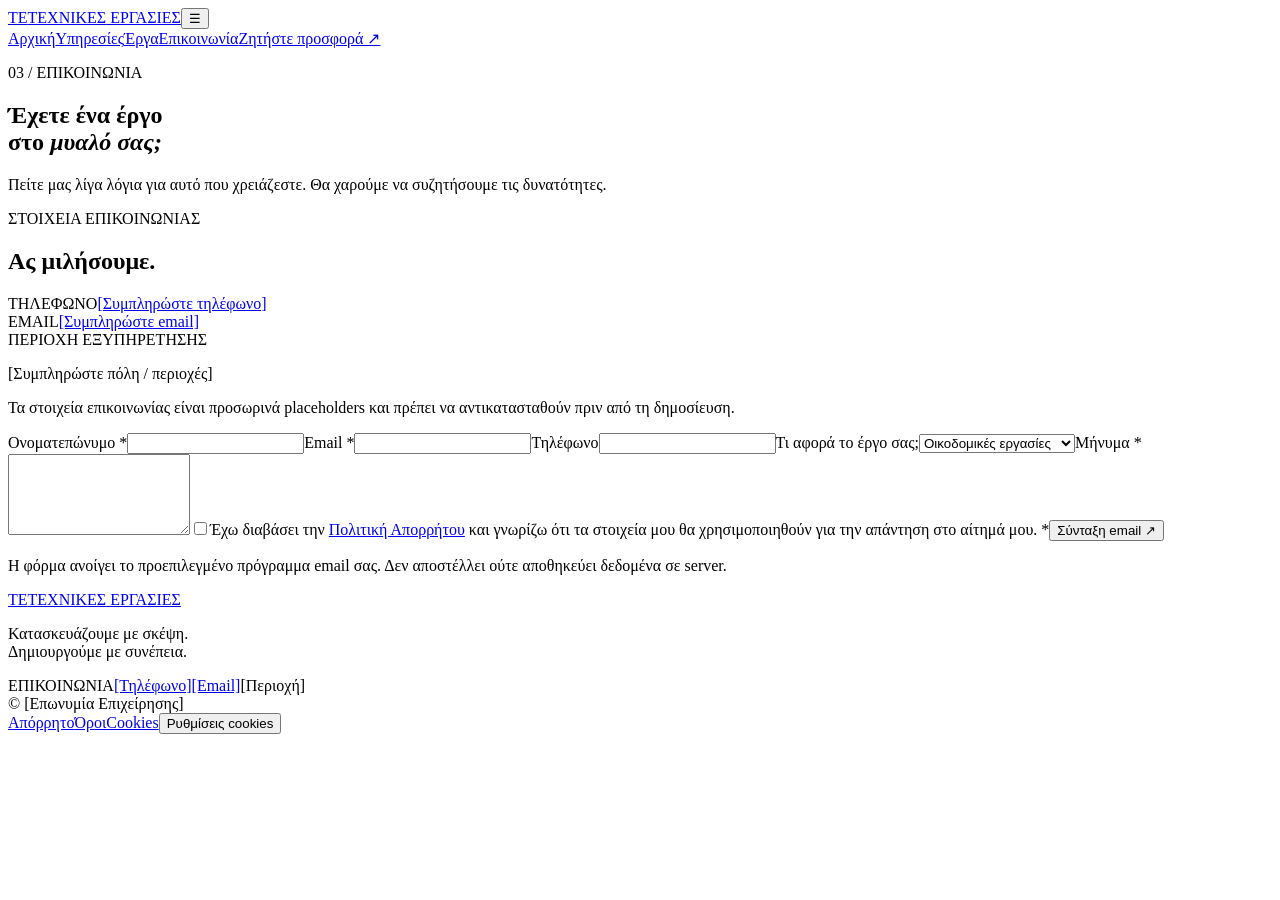
==== contact.html @ 3d2afb56 "Add contact.html" ====
<!doctype html><html lang="el"><head><meta charset="utf-8"><meta name="viewport" content="width=device-width, initial-scale=1"><meta name="description" content="Επικοινωνήστε μαζί μας για οικοδομικές εργασίες, ανακαινίσεις και τεχνικές υπηρεσίες."><title>Επικοινωνία & Προσφορά | Τεχνικές Εργασίες</title><link rel="stylesheet" href="assets/css/style.css"></head><body><header class="site-header"><a class="brand" href="index.html"><span class="brand-mark">ΤΕ</span><span>ΤΕΧΝΙΚΕΣ<span class="brand-light"> ΕΡΓΑΣΙΕΣ</span></span></a><button class="menu-toggle" aria-label="Άνοιγμα μενού" aria-expanded="false">☰</button><nav class="main-nav"><a href="index.html">Αρχική</a><a href="services.html">Υπηρεσίες</a><a href="projects.html">Έργα</a><a class="active" href="contact.html">Επικοινωνία</a><a class="nav-cta" href="contact.html">Ζητήστε προσφορά ↗</a></nav></header><main><section class="page-hero"><p class="eyebrow">03 / ΕΠΙΚΟΙΝΩΝΙΑ</p><h1>Έχετε ένα έργο<br>στο <em>μυαλό σας;</em></h1><p>Πείτε μας λίγα λόγια για αυτό που χρειάζεστε. Θα χαρούμε να συζητήσουμε τις δυνατότητες.</p></section><section class="contact-layout"><div class="contact-details"><p class="section-kicker">ΣΤΟΙΧΕΙΑ ΕΠΙΚΟΙΝΩΝΙΑΣ</p><h2>Ας μιλήσουμε.</h2><div class="contact-item"><span>ΤΗΛΕΦΩΝΟ</span><a href="tel:+30XXXXXXXXXX">[Συμπληρώστε τηλέφωνο]</a></div><div class="contact-item"><span>EMAIL</span><a href="mailto:info@example.gr">[Συμπληρώστε email]</a></div><div class="contact-item"><span>ΠΕΡΙΟΧΗ ΕΞΥΠΗΡΕΤΗΣΗΣ</span><p>[Συμπληρώστε πόλη / περιοχές]</p></div><p class="small-note">Τα στοιχεία επικοινωνίας είναι προσωρινά placeholders και πρέπει να αντικατασταθούν πριν από τη δημοσίευση.</p></div><form class="contact-form" id="contact-form"><label for="name">Ονοματεπώνυμο *</label><input id="name" name="name" autocomplete="name" required maxlength="100"><label for="email">Email *</label><input id="email" name="email" type="email" autocomplete="email" required maxlength="160"><label for="phone">Τηλέφωνο</label><input id="phone" name="phone" type="tel" autocomplete="tel" maxlength="30"><label for="subject">Τι αφορά το έργο σας;</label><select id="subject" name="subject"><option>Οικοδομικές εργασίες</option><option>Ανακαίνιση</option><option>Επισκευή / συντήρηση</option><option>Άλλο</option></select><label for="message">Μήνυμα *</label><textarea id="message" name="message" rows="5" required maxlength="3000"></textarea><label class="consent-check"><input type="checkbox" name="privacy" required><span>Έχω διαβάσει την <a href="privacy.html">Πολιτική Απορρήτου</a> και γνωρίζω ότι τα στοιχεία μου θα χρησιμοποιηθούν για την απάντηση στο αίτημά μου. *</span></label><button class="button button-primary" type="submit">Σύνταξη email <span>↗</span></button><p class="form-note">Η φόρμα ανοίγει το προεπιλεγμένο πρόγραμμα email σας. Δεν αποστέλλει ούτε αποθηκεύει δεδομένα σε server.</p><p class="form-status" id="form-status" role="status"></p></form></section></main><footer class="site-footer"><div class="footer-main"><a class="brand brand-footer" href="index.html"><span class="brand-mark">ΤΕ</span><span>ΤΕΧΝΙΚΕΣ<span class="brand-light"> ΕΡΓΑΣΙΕΣ</span></span></a><p>Κατασκευάζουμε με σκέψη.<br>Δημιουργούμε με συνέπεια.</p><div class="footer-contact"><span>ΕΠΙΚΟΙΝΩΝΙΑ</span><a href="tel:+30XXXXXXXXXX">[Τηλέφωνο]</a><a href="mailto:info@example.gr">[Email]</a><span>[Περιοχή]</span></div></div><div class="footer-bottom"><span>© <span data-year></span> [Επωνυμία Επιχείρησης]</span><div><a href="privacy.html">Απόρρητο</a><a href="terms.html">Όροι</a><a href="cookies.html">Cookies</a><button class="cookie-settings">Ρυθμίσεις cookies</button></div></div></footer><div class="cookie-banner" id="cookie-banner" hidden><div><strong>Η ιδιωτικότητά σας έχει σημασία.</strong><p>Τα προαιρετικά cookies ενεργοποιούνται μόνο με τη συγκατάθεσή σας.</p><a href="cookies.html">Μάθετε περισσότερα</a></div><div class="cookie-actions"><button class="button button-outline" id="cookie-reject">Απόρριψη προαιρετικών</button><button class="button button-primary" id="cookie-accept">Αποδοχή όλων</button></div></div><script src="assets/js/main.js" defer></script></body></html>
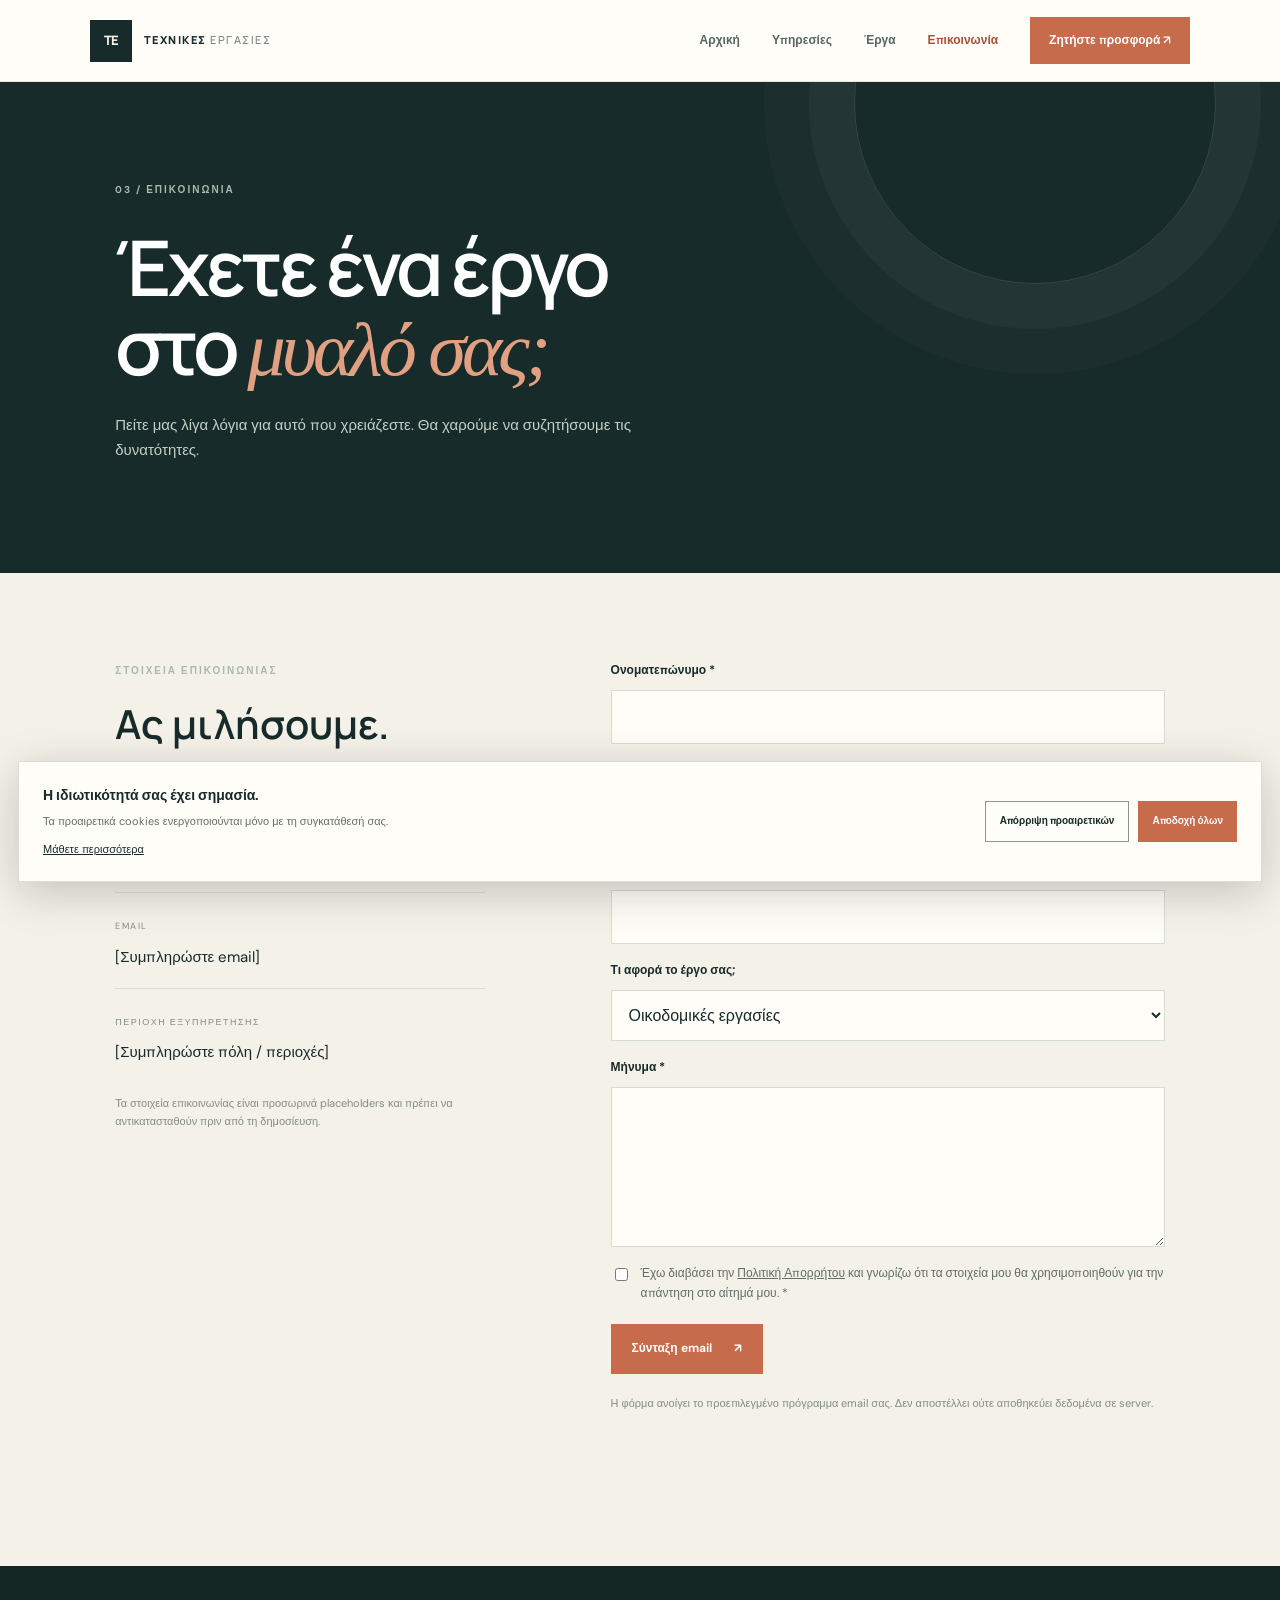
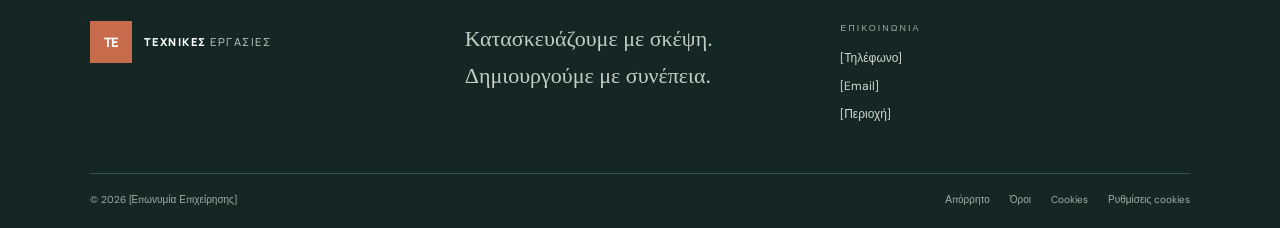
==== commit 12a1edde: "Improve active navigation accessibility on redesigned pages" ====
--- a/contact.html
+++ b/contact.html
@@ -1 +1 @@
-<!doctype html><html lang="el"><head><meta charset="utf-8"><meta name="viewport" content="width=device-width, initial-scale=1"><meta name="description" content="Επικοινωνήστε μαζί μας για οικοδομικές εργασίες, ανακαινίσεις και τεχνικές υπηρεσίες."><title>Επικοινωνία & Προσφορά | Τεχνικές Εργασίες</title><link rel="stylesheet" href="assets/css/style.css"></head><body><header class="site-header"><a class="brand" href="index.html"><span class="brand-mark">ΤΕ</span><span>ΤΕΧΝΙΚΕΣ<span class="brand-light"> ΕΡΓΑΣΙΕΣ</span></span></a><button class="menu-toggle" aria-label="Άνοιγμα μενού" aria-expanded="false">☰</button><nav class="main-nav"><a href="index.html">Αρχική</a><a href="services.html">Υπηρεσίες</a><a href="projects.html">Έργα</a><a class="active" href="contact.html">Επικοινωνία</a><a class="nav-cta" href="contact.html">Ζητήστε προσφορά ↗</a></nav></header><main><section class="page-hero"><p class="eyebrow">03 / ΕΠΙΚΟΙΝΩΝΙΑ</p><h1>Έχετε ένα έργο<br>στο <em>μυαλό σας;</em></h1><p>Πείτε μας λίγα λόγια για αυτό που χρειάζεστε. Θα χαρούμε να συζητήσουμε τις δυνατότητες.</p></section><section class="contact-layout"><div class="contact-details"><p class="section-kicker">ΣΤΟΙΧΕΙΑ ΕΠΙΚΟΙΝΩΝΙΑΣ</p><h2>Ας μιλήσουμε.</h2><div class="contact-item"><span>ΤΗΛΕΦΩΝΟ</span><a href="tel:+30XXXXXXXXXX">[Συμπληρώστε τηλέφωνο]</a></div><div class="contact-item"><span>EMAIL</span><a href="mailto:info@example.gr">[Συμπληρώστε email]</a></div><div class="contact-item"><span>ΠΕΡΙΟΧΗ ΕΞΥΠΗΡΕΤΗΣΗΣ</span><p>[Συμπληρώστε πόλη / περιοχές]</p></div><p class="small-note">Τα στοιχεία επικοινωνίας είναι προσωρινά placeholders και πρέπει να αντικατασταθούν πριν από τη δημοσίευση.</p></div><form class="contact-form" id="contact-form"><label for="name">Ονοματεπώνυμο *</label><input id="name" name="name" autocomplete="name" required maxlength="100"><label for="email">Email *</label><input id="email" name="email" type="email" autocomplete="email" required maxlength="160"><label for="phone">Τηλέφωνο</label><input id="phone" name="phone" type="tel" autocomplete="tel" maxlength="30"><label for="subject">Τι αφορά το έργο σας;</label><select id="subject" name="subject"><option>Οικοδομικές εργασίες</option><option>Ανακαίνιση</option><option>Επισκευή / συντήρηση</option><option>Άλλο</option></select><label for="message">Μήνυμα *</label><textarea id="message" name="message" rows="5" required maxlength="3000"></textarea><label class="consent-check"><input type="checkbox" name="privacy" required><span>Έχω διαβάσει την <a href="privacy.html">Πολιτική Απορρήτου</a> και γνωρίζω ότι τα στοιχεία μου θα χρησιμοποιηθούν για την απάντηση στο αίτημά μου. *</span></label><button class="button button-primary" type="submit">Σύνταξη email <span>↗</span></button><p class="form-note">Η φόρμα ανοίγει το προεπιλεγμένο πρόγραμμα email σας. Δεν αποστέλλει ούτε αποθηκεύει δεδομένα σε server.</p><p class="form-status" id="form-status" role="status"></p></form></section></main><footer class="site-footer"><div class="footer-main"><a class="brand brand-footer" href="index.html"><span class="brand-mark">ΤΕ</span><span>ΤΕΧΝΙΚΕΣ<span class="brand-light"> ΕΡΓΑΣΙΕΣ</span></span></a><p>Κατασκευάζουμε με σκέψη.<br>Δημιουργούμε με συνέπεια.</p><div class="footer-contact"><span>ΕΠΙΚΟΙΝΩΝΙΑ</span><a href="tel:+30XXXXXXXXXX">[Τηλέφωνο]</a><a href="mailto:info@example.gr">[Email]</a><span>[Περιοχή]</span></div></div><div class="footer-bottom"><span>© <span data-year></span> [Επωνυμία Επιχείρησης]</span><div><a href="privacy.html">Απόρρητο</a><a href="terms.html">Όροι</a><a href="cookies.html">Cookies</a><button class="cookie-settings">Ρυθμίσεις cookies</button></div></div></footer><div class="cookie-banner" id="cookie-banner" hidden><div><strong>Η ιδιωτικότητά σας έχει σημασία.</strong><p>Τα προαιρετικά cookies ενεργοποιούνται μόνο με τη συγκατάθεσή σας.</p><a href="cookies.html">Μάθετε περισσότερα</a></div><div class="cookie-actions"><button class="button button-outline" id="cookie-reject">Απόρριψη προαιρετικών</button><button class="button button-primary" id="cookie-accept">Αποδοχή όλων</button></div></div><script src="assets/js/main.js" defer></script></body></html>+<!doctype html><html lang="el"><head><meta charset="utf-8"><meta name="viewport" content="width=device-width, initial-scale=1"><meta name="description" content="Επικοινωνήστε μαζί μας για οικοδομικές εργασίες, ανακαινίσεις και τεχνικές υπηρεσίες."><title>Επικοινωνία & Προσφορά | Τεχνικές Εργασίες</title><link rel="stylesheet" href="assets/css/style.css"></head><body><header class="site-header"><a class="brand" href="index.html"><span class="brand-mark">ΤΕ</span><span>ΤΕΧΝΙΚΕΣ<span class="brand-light"> ΕΡΓΑΣΙΕΣ</span></span></a><button class="menu-toggle" aria-label="Άνοιγμα μενού" aria-expanded="false">☰</button><nav class="main-nav"><a href="index.html">Αρχική</a><a href="services.html">Υπηρεσίες</a><a href="projects.html">Έργα</a><a class="active" aria-current="page" href="contact.html">Επικοινωνία</a><a class="nav-cta" href="contact.html">Ζητήστε προσφορά ↗</a></nav></header><main><section class="page-hero"><p class="eyebrow">03 / ΕΠΙΚΟΙΝΩΝΙΑ</p><h1>Έχετε ένα έργο<br>στο <em>μυαλό σας;</em></h1><p>Πείτε μας λίγα λόγια για αυτό που χρειάζεστε. Θα χαρούμε να συζητήσουμε τις δυνατότητες.</p></section><section class="contact-layout"><div class="contact-details"><p class="section-kicker">ΣΤΟΙΧΕΙΑ ΕΠΙΚΟΙΝΩΝΙΑΣ</p><h2>Ας μιλήσουμε.</h2><div class="contact-item"><span>ΤΗΛΕΦΩΝΟ</span><a href="tel:+30XXXXXXXXXX">[Συμπληρώστε τηλέφωνο]</a></div><div class="contact-item"><span>EMAIL</span><a href="mailto:info@example.gr">[Συμπληρώστε email]</a></div><div class="contact-item"><span>ΠΕΡΙΟΧΗ ΕΞΥΠΗΡΕΤΗΣΗΣ</span><p>[Συμπληρώστε πόλη / περιοχές]</p></div><p class="small-note">Τα στοιχεία επικοινωνίας είναι προσωρινά placeholders και πρέπει να αντικατασταθούν πριν από τη δημοσίευση.</p></div><form class="contact-form" id="contact-form"><label for="name">Ονοματεπώνυμο *</label><input id="name" name="name" autocomplete="name" required maxlength="100"><label for="email">Email *</label><input id="email" name="email" type="email" autocomplete="email" required maxlength="160"><label for="phone">Τηλέφωνο</label><input id="phone" name="phone" type="tel" autocomplete="tel" maxlength="30"><label for="subject">Τι αφορά το έργο σας;</label><select id="subject" name="subject"><option>Οικοδομικές εργασίες</option><option>Ανακαίνιση</option><option>Επισκευή / συντήρηση</option><option>Άλλο</option></select><label for="message">Μήνυμα *</label><textarea id="message" name="message" rows="5" required maxlength="3000"></textarea><label class="consent-check"><input type="checkbox" name="privacy" required><span>Έχω διαβάσει την <a href="privacy.html">Πολιτική Απορρήτου</a> και γνωρίζω ότι τα στοιχεία μου θα χρησιμοποιηθούν για την απάντηση στο αίτημά μου. *</span></label><button class="button button-primary" type="submit">Σύνταξη email <span>↗</span></button><p class="form-note">Η φόρμα ανοίγει το προεπιλεγμένο πρόγραμμα email σας. Δεν αποστέλλει ούτε αποθηκεύει δεδομένα σε server.</p><p class="form-status" id="form-status" role="status"></p></form></section></main><footer class="site-footer"><div class="footer-main"><a class="brand brand-footer" href="index.html"><span class="brand-mark">ΤΕ</span><span>ΤΕΧΝΙΚΕΣ<span class="brand-light"> ΕΡΓΑΣΙΕΣ</span></span></a><p>Κατασκευάζουμε με σκέψη.<br>Δημιουργούμε με συνέπεια.</p><div class="footer-contact"><span>ΕΠΙΚΟΙΝΩΝΙΑ</span><a href="tel:+30XXXXXXXXXX">[Τηλέφωνο]</a><a href="mailto:info@example.gr">[Email]</a><span>[Περιοχή]</span></div></div><div class="footer-bottom"><span>© <span data-year></span> [Επωνυμία Επιχείρησης]</span><div><a href="privacy.html">Απόρρητο</a><a href="terms.html">Όροι</a><a href="cookies.html">Cookies</a><button class="cookie-settings">Ρυθμίσεις cookies</button></div></div></footer><div class="cookie-banner" id="cookie-banner" hidden><div><strong>Η ιδιωτικότητά σας έχει σημασία.</strong><p>Τα προαιρετικά cookies ενεργοποιούνται μόνο με τη συγκατάθεσή σας.</p><a href="cookies.html">Μάθετε περισσότερα</a></div><div class="cookie-actions"><button class="button button-outline" id="cookie-reject">Απόρριψη προαιρετικών</button><button class="button button-primary" id="cookie-accept">Αποδοχή όλων</button></div></div><script src="assets/js/main.js" defer></script></body></html>
--- a/assets/css/style.css
+++ b/assets/css/style.css
@@ -0,0 +1,21 @@
+@import url('https://fonts.googleapis.com/css2?family=DM+Sans:wght@400;500;600;700&family=Manrope:wght@400;500;600;700;800&display=swap');
+:root{--ink:#172b2a;--ink-2:#203a38;--paper:#f4f1e9;--white:#fffdf8;--muted:#687774;--line:#d9ded6;--accent:#c66b4b;--accent-dark:#a95135;--sage:#a8b7a8;--serif:Georgia,"Times New Roman",serif;--sans:"DM Sans",Arial,sans-serif;--display:"Manrope",Arial,sans-serif}
+*{box-sizing:border-box}html{scroll-behavior:smooth;scroll-padding-top:90px}body{margin:0;background:var(--paper);color:var(--ink);font-family:var(--sans);line-height:1.65;-webkit-font-smoothing:antialiased}a{color:inherit;text-decoration:none}button,input,textarea,select{font:inherit}img{max-width:100%;display:block}::selection{background:var(--accent);color:white}
+.site-header{height:82px;padding:0 7%;display:flex;align-items:center;justify-content:space-between;background:var(--white);color:var(--ink);position:sticky;top:0;z-index:30;border-bottom:1px solid #e8e7df}
+.brand{display:flex;align-items:center;gap:12px;font-family:var(--display);font-size:11px;letter-spacing:1.5px;font-weight:800}.brand-mark{width:42px;height:42px;display:grid;place-items:center;background:var(--ink);color:var(--paper);font-size:13px;letter-spacing:-1px}.brand-light{font-weight:500;color:#788581}
+.main-nav{display:flex;align-items:center;gap:32px;font-size:12px;font-weight:600;color:#566662}.main-nav a{transition:color .2s}.main-nav a:hover,.main-nav a.active{color:var(--accent-dark)}.main-nav .nav-cta{padding:13px 18px;background:var(--accent);color:white;border:1px solid var(--accent)}.main-nav .nav-cta:hover{background:var(--accent-dark);color:white}.menu-toggle{display:none;background:none;border:0;color:var(--ink);font-size:24px}
+.hero{min-height:670px;padding:100px 7% 85px;display:grid;grid-template-columns:1fr .95fr;align-items:center;gap:5%;background:var(--ink);color:var(--white);position:relative;overflow:hidden}.hero:before{content:"";position:absolute;inset:0;background:linear-gradient(90deg,rgba(17,39,37,.98) 0%,rgba(17,39,37,.93) 43%,rgba(17,39,37,.22) 100%);z-index:1}.hero-content{position:relative;z-index:2;max-width:650px}.eyebrow,.section-kicker{font-size:10px;letter-spacing:2px;font-weight:700;color:#a9b9ad;text-transform:uppercase}.eyebrow span{display:inline-block;width:25px;height:2px;background:var(--accent);vertical-align:middle;margin-right:9px}.hero h1,.page-hero h1,.legal-page h1{font-family:var(--display);font-size:clamp(46px,6vw,82px);line-height:1.04;letter-spacing:-4px;margin:28px 0 23px;font-weight:600}.hero h1 em,.page-hero h1 em,.legal-page h1 em,.intro-grid h2 em,.section-head h2 em,.cta-band h2 em{font-family:var(--serif);font-weight:400;color:#e2a083}.hero-copy{max-width:490px;color:#d1d8d1;font-size:15px;line-height:1.9}.hero-actions{display:flex;align-items:center;gap:25px;margin-top:34px;flex-wrap:wrap}.button{display:inline-flex;align-items:center;justify-content:center;gap:22px;padding:15px 21px;border:0;font-size:12px;font-weight:700;cursor:pointer;transition:transform .2s,background .2s,color .2s}.button:hover{transform:translateY(-2px)}.button-primary{background:var(--accent);color:white}.button-primary:hover{background:var(--accent-dark)}.button-outline{border:1px solid #899791;background:transparent;color:var(--ink)}.button-light{background:var(--white);color:var(--ink)}.text-link{font-size:12px;color:#f1eee6;border-bottom:1px solid #71827a;padding:9px 0}.text-link span,.under-link span{color:#e2a083;margin-left:8px}.hero-note{display:flex;gap:14px;align-items:center;margin-top:65px;font-size:10px;color:#c2ccc3;line-height:1.6}.note-line{height:1px;width:42px;background:var(--accent)}.hero-art{position:relative;min-height:470px;margin:0;z-index:0;background-image:linear-gradient(0deg,rgba(12,30,28,.2),rgba(12,30,28,.08)),url("https://images.unsplash.com/photo-1600585154340-be6161a56a0c?auto=format&fit=crop&w=1400&q=85");background-size:cover;background-position:center;border:1px solid rgba(255,255,255,.2);box-shadow:22px 22px 0 rgba(198,107,75,.22)}.art-grid,.art-frame,.art-block,.art-sun{display:none}.art-caption{position:absolute;right:0;bottom:0;padding:13px 17px;background:var(--accent);color:white;font-size:9px;letter-spacing:2px;line-height:1.8}.art-caption b{font-weight:500}.hero-index{position:absolute;right:7%;bottom:25px;color:#e2a083;font-size:11px;z-index:2}.hero-index span{color:#80918a}
+.trust-strip{padding:24px 7%;display:grid;grid-template-columns:repeat(4,1fr);background:#e8e7de;border-bottom:1px solid var(--line)}.trust-strip div{display:flex;align-items:center;gap:15px;border-right:1px solid #d0d4cb;padding-left:25px}.trust-strip div:first-child{padding-left:0}.trust-strip div:last-child{border:0}.trust-strip strong{font-family:var(--serif);font-size:25px;color:var(--accent);font-weight:400}.trust-strip span{font-size:11px;color:#53625d;font-weight:600}
+.section{padding:115px 9%}.intro-grid{display:grid;grid-template-columns:1fr 1fr;gap:10%;margin-top:34px}.intro-grid h2,.section-head h2,.cta-band h2{font-family:var(--display);font-size:clamp(38px,4vw,58px);letter-spacing:-2.5px;line-height:1.1;font-weight:600;margin:0}.intro-grid h2 em,.section-head h2 em{color:var(--accent-dark)}.intro-grid p{font-size:14px;color:#65736e;max-width:480px}.intro-grid .lead{font-size:20px;color:var(--ink);font-weight:700}.under-link{display:inline-block;border-bottom:1px solid #b9c1b8;padding:12px 0;font-size:12px;font-weight:700;margin-top:13px}.under-link span{color:var(--accent)}
+.services-preview{background:#e8e7de;padding:100px 9%}.section-head{display:flex;justify-content:space-between;align-items:end;margin-bottom:45px;gap:25px}.section-head .section-kicker{margin-bottom:18px;color:#788781}.service-cards{display:grid;grid-template-columns:repeat(3,1fr);gap:16px}.service-card{background:var(--white);min-height:280px;padding:28px;position:relative;border:1px solid #e2e2d9;transition:transform .25s,box-shadow .25s}.service-card:hover{transform:translateY(-5px);box-shadow:0 18px 35px #172b2a12}.card-no{font-size:10px;color:var(--accent);font-weight:700}.card-icon{display:block;font-size:34px;color:var(--accent);margin:30px 0 18px}.service-card h3{font-family:var(--display);font-size:18px;margin:0 0 8px}.service-card p{font-size:12px;color:#71807a;max-width:240px}.card-arrow{position:absolute;right:26px;bottom:25px;color:var(--accent)}
+.cta-band{background:var(--accent);color:white;padding:78px 9%;display:flex;justify-content:space-between;align-items:center;gap:30px}.cta-band .eyebrow{margin-bottom:18px;color:#f8e5dc}.cta-band h2{font-size:clamp(38px,4.5vw,62px)}.cta-band h2 em{color:#f7ded1}.cta-band .button-light:hover{background:var(--ink);color:white}
+.site-footer{background:#142725;color:white;padding:55px 7% 20px}.footer-main{display:grid;grid-template-columns:1fr 1fr 1fr;gap:25px;padding-bottom:48px}.brand-footer{align-self:start;color:white}.brand-footer .brand-mark{background:var(--accent);color:white}.brand-footer .brand-light{color:#aab8b0}.footer-main>p{font-family:var(--serif);font-size:22px;color:#c1ccc3;margin:0}.footer-contact{display:flex;flex-direction:column;gap:8px;font-size:12px;color:#d0d8d0}.footer-contact span:first-child{font-size:9px;letter-spacing:2px;color:#9aaca1;margin-bottom:5px}.footer-bottom{border-top:1px solid #38504a;padding-top:18px;display:flex;justify-content:space-between;gap:20px;font-size:10px;color:#a0b0a6}.footer-bottom div{display:flex;gap:20px;flex-wrap:wrap}.footer-bottom a:hover,.footer-bottom button:hover{color:#e2a083}.cookie-settings{background:none;border:0;color:inherit;padding:0;font-size:inherit;cursor:pointer}
+.page-hero{background:var(--ink);color:white;padding:90px 9% 95px;position:relative;overflow:hidden}.page-hero:after{content:"";position:absolute;width:360px;height:360px;border:1px solid #ffffff20;border-radius:50%;right:5%;top:-160px;box-shadow:0 0 0 45px #ffffff08,0 0 0 90px #ffffff05}.page-hero h1{max-width:900px;position:relative;z-index:1}.page-hero>p:last-child{color:#c5d0c7;max-width:540px;font-size:15px;position:relative;z-index:1}
+.service-detail-list{padding:35px 9% 100px}.service-detail-list article{display:grid;grid-template-columns:70px 1fr 100px;gap:30px;padding:45px 0;border-bottom:1px solid var(--line);scroll-margin-top:100px}.service-detail-list article>span{font-size:12px;color:var(--accent);font-weight:700}.service-detail-list h2{font-family:var(--display);font-size:30px;margin:0 0 12px}.service-detail-list p,.service-detail-list li{font-size:14px;color:#687771;max-width:650px}.service-detail-list ul{padding-left:18px}.service-detail-list article>b{font-size:50px;color:var(--accent);font-weight:400;text-align:right}
+.portfolio-grid{padding:75px 9% 25px;display:grid;grid-template-columns:repeat(3,1fr);gap:22px}.portfolio-visual{height:290px;position:relative;overflow:hidden;display:flex;align-items:end;justify-content:space-between;padding:20px;background:#d3d7ca;background-size:cover;background-position:center}.portfolio-visual:before,.portfolio-visual:after{content:"";position:absolute;inset:0;background:linear-gradient(0deg,rgba(16,35,32,.65),transparent 60%)}.visual-a{background-image:url("https://images.unsplash.com/photo-1600607687939-ce8a6c25118c?auto=format&fit=crop&w=900&q=80")}.visual-b{background-image:url("https://images.unsplash.com/photo-1600566753086-00f18fb6b3ea?auto=format&fit=crop&w=900&q=80")}.visual-c{background-image:url("https://images.unsplash.com/photo-1600607687920-4e2a09cf159d?auto=format&fit=crop&w=900&q=80")}.portfolio-visual span,.portfolio-visual b{position:relative;z-index:1;color:white;font-size:9px;letter-spacing:1px}.portfolio-visual b{font-size:24px;font-family:var(--serif);font-weight:400}.portfolio-card h3{font-family:var(--display);font-size:18px;margin:18px 0 5px}.portfolio-card p,.portfolio-notice{font-size:12px;color:#727e77}.portfolio-notice{margin:10px 9% 70px;padding:16px 18px;border-left:2px solid var(--accent);background:#e8e7de}
+.contact-layout{padding:80px 9% 110px;display:grid;grid-template-columns:.8fr 1.2fr;gap:12%}.contact-details h2{font-family:var(--display);font-size:40px;font-weight:600;margin:12px 0 40px}.contact-item{border-top:1px solid var(--line);padding:18px 0}.contact-item span{font-size:9px;letter-spacing:1.5px;color:#818d86}.contact-item a,.contact-item p{display:block;margin:7px 0 0;font-size:15px}.small-note,.form-note{font-size:11px;color:#828d85}.contact-form{display:flex;flex-direction:column;gap:9px}.contact-form>label{font-size:12px;font-weight:700;margin-top:8px}.contact-form input,.contact-form textarea,.contact-form select{width:100%;padding:13px;background:var(--white);border:1px solid #d4dcd4;border-radius:0;color:var(--ink);outline-color:var(--accent)}.contact-form input:focus,.contact-form textarea:focus,.contact-form select:focus{border-color:var(--accent);box-shadow:0 0 0 3px #c66b4b20}.consent-check{display:flex;align-items:flex-start;gap:10px;font-weight:400!important;color:#606e67}.consent-check input{width:auto;margin-top:4px;accent-color:var(--accent)}.consent-check a{text-decoration:underline}.contact-form button{align-self:flex-start;margin-top:12px}.form-status{font-size:12px}
+.legal-page{max-width:850px;margin:auto;padding:85px 30px 110px}.legal-page h1{font-size:clamp(45px,6vw,70px);color:var(--ink)}.legal-page h1 em{color:var(--accent)}.legal-updated{font-size:11px;color:#858f88;margin-bottom:35px}.legal-page h2{font-family:var(--display);font-size:20px;margin:35px 0 8px}.legal-page>p:not(.eyebrow):not(.legal-updated){font-size:14px;color:#586760;line-height:1.9}.legal-warning{background:#e8e7de;border-left:3px solid var(--accent);padding:18px 22px;margin:25px 0 35px;font-size:12px}.legal-warning strong{letter-spacing:1px;font-size:10px}.legal-warning p{margin:8px 0 0;color:#626f68}.cookie-preferences{background:#e8e7de;padding:20px;margin:30px 0}.cookie-preferences p{display:grid;grid-template-columns:1fr 1fr auto;gap:10px;border-bottom:1px solid #cdd1c6;padding:12px 0;font-size:12px}.cookie-preferences p span{color:#73796f}.cookie-preferences p b{font-size:10px;color:#687d4f}
+.cookie-banner{position:fixed;z-index:40;bottom:18px;left:18px;right:18px;background:var(--white);color:var(--ink);box-shadow:0 10px 45px #0003;padding:20px 24px;display:flex;align-items:center;justify-content:space-between;gap:25px;border:1px solid #d9ddd3}.cookie-banner[hidden]{display:none}.cookie-banner strong{font-size:14px}.cookie-banner p{font-size:11px;color:#686f65;margin:4px 0}.cookie-banner a{font-size:11px;text-decoration:underline}.cookie-actions{display:flex;gap:9px;flex-shrink:0}.cookie-actions .button{padding:11px 14px;font-size:10px}
+:focus-visible{outline:3px solid var(--accent);outline-offset:3px}.menu-toggle:focus-visible{outline-color:var(--accent)}@media(max-width:900px){.main-nav{gap:17px}.hero{padding-top:75px;gap:3%}.hero-art{min-height:390px}.trust-strip{padding-left:5%;padding-right:5%}.trust-strip div{padding-left:12px;gap:9px}.section,.services-preview{padding:85px 7%}.contact-layout{gap:7%}}
+@media(max-width:700px){.site-header{height:72px;padding:0 6%}.menu-toggle{display:block}.main-nav{display:none;position:absolute;top:72px;left:0;right:0;background:var(--white);padding:22px 6%;flex-direction:column;align-items:stretch;gap:18px;border-bottom:1px solid var(--line);box-shadow:0 15px 25px #172b2a12}.main-nav.open{display:flex}.main-nav .nav-cta{display:inline-block;text-align:center}.hero{display:block;padding:65px 7% 55px}.hero:before{background:linear-gradient(90deg,rgba(17,39,37,.96),rgba(17,39,37,.72))}.hero h1,.page-hero h1{letter-spacing:-2.5px}.hero-art{min-height:290px;margin:38px 0 0;box-shadow:12px 12px 0 rgba(198,107,75,.22)}.hero-note{margin-top:35px}.hero-index{bottom:18px}.trust-strip{grid-template-columns:1fr 1fr;gap:18px;padding:25px 7%}.trust-strip div{border:0;padding:0}.intro-grid{grid-template-columns:1fr;gap:20px}.section-head{display:block}.section-head>.under-link{margin-top:25px}.service-cards,.portfolio-grid{grid-template-columns:1fr}.service-card{min-height:240px}.cta-band{padding:60px 7%;display:block}.cta-band .button{margin-top:28px}.footer-main{grid-template-columns:1fr;gap:25px}.footer-bottom{display:block;line-height:2.2}.footer-bottom div{margin-top:12px;gap:15px}.page-hero{padding:70px 7%}.service-detail-list{padding:20px 7% 70px}.service-detail-list article{grid-template-columns:35px 1fr 35px;gap:12px;padding:32px 0}.service-detail-list h2{font-size:23px}.service-detail-list article>b{font-size:32px}.portfolio-grid{padding:50px 7% 20px}.portfolio-visual{height:260px}.portfolio-notice{margin:10px 7% 55px}.contact-layout{grid-template-columns:1fr;padding:55px 7% 75px;gap:45px}.legal-page{padding:60px 7% 80px}.cookie-banner{left:8px;right:8px;bottom:8px;display:block;padding:17px}.cookie-actions{margin-top:14px;flex-wrap:wrap}.cookie-actions .button{flex:1}.cookie-preferences p{grid-template-columns:1fr;gap:3px}}
+@media(prefers-reduced-motion:reduce){*{scroll-behavior:auto!important;transition:none!important}}
